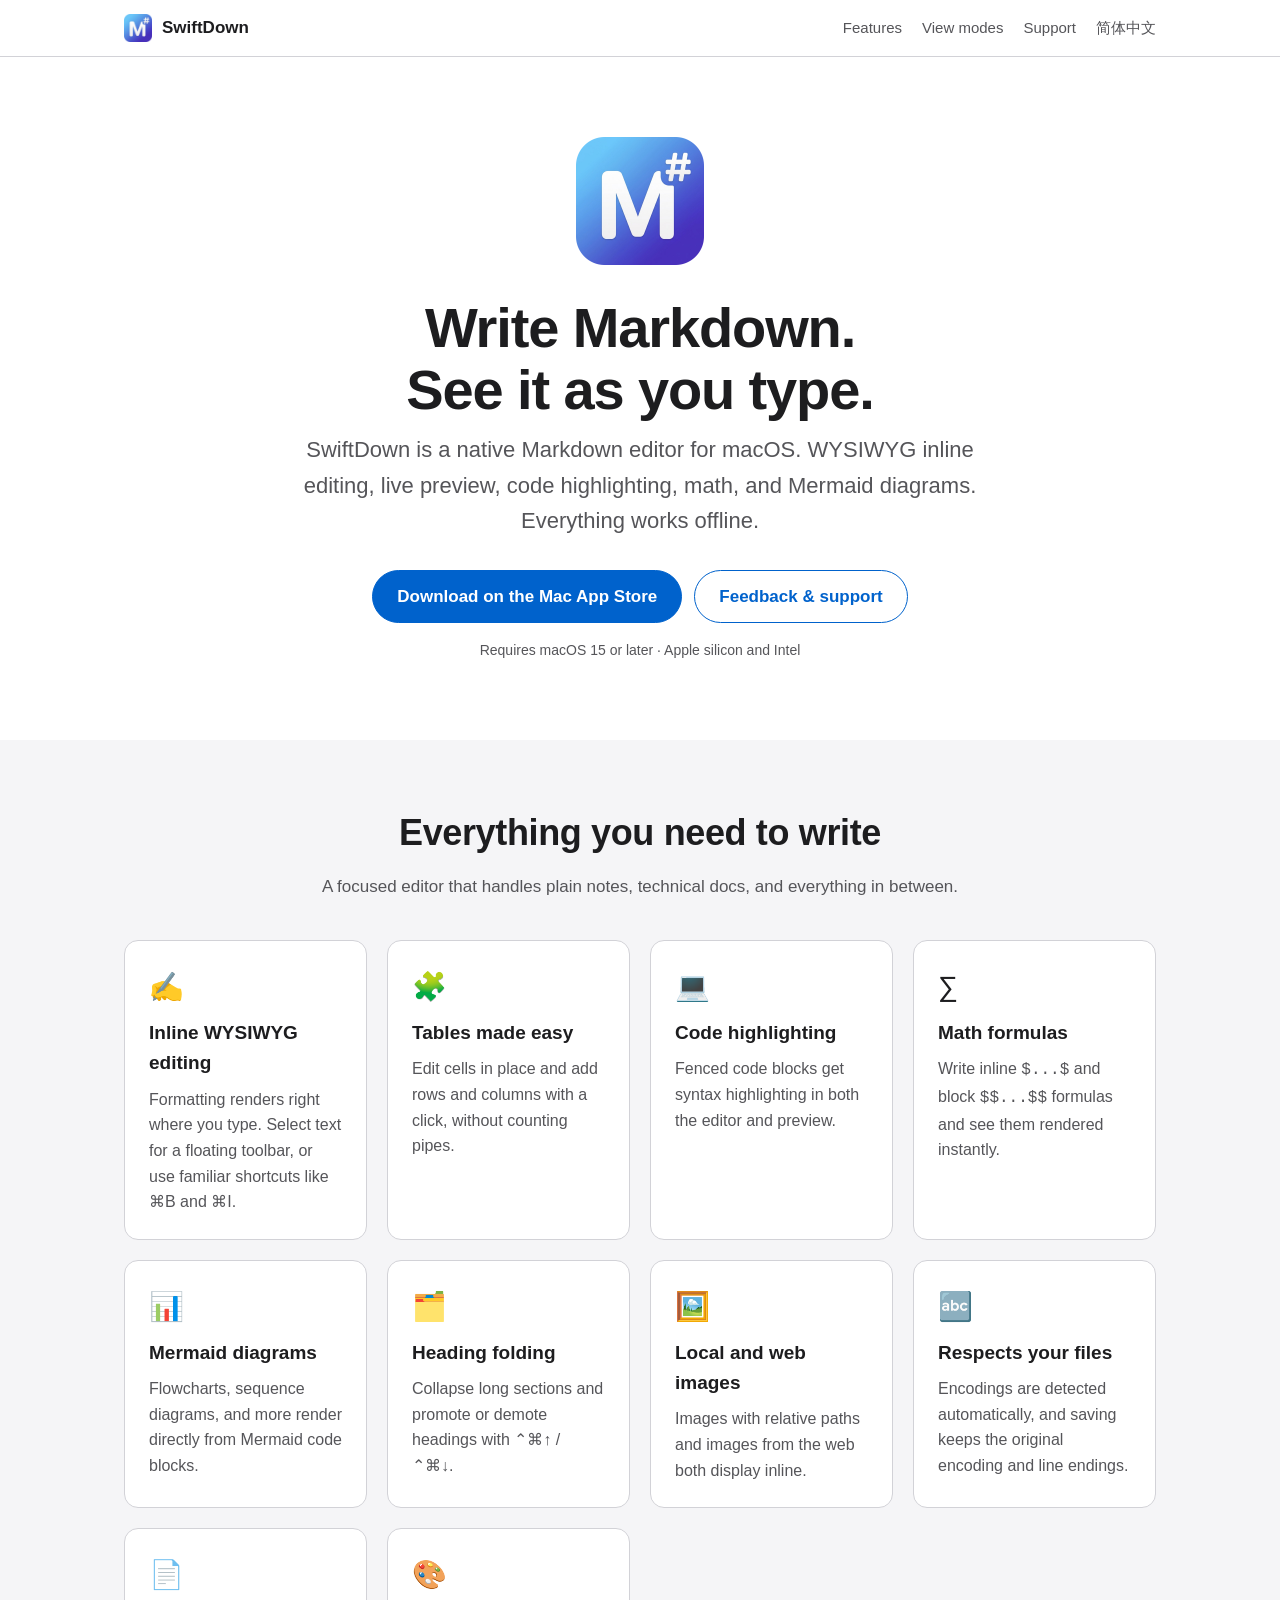
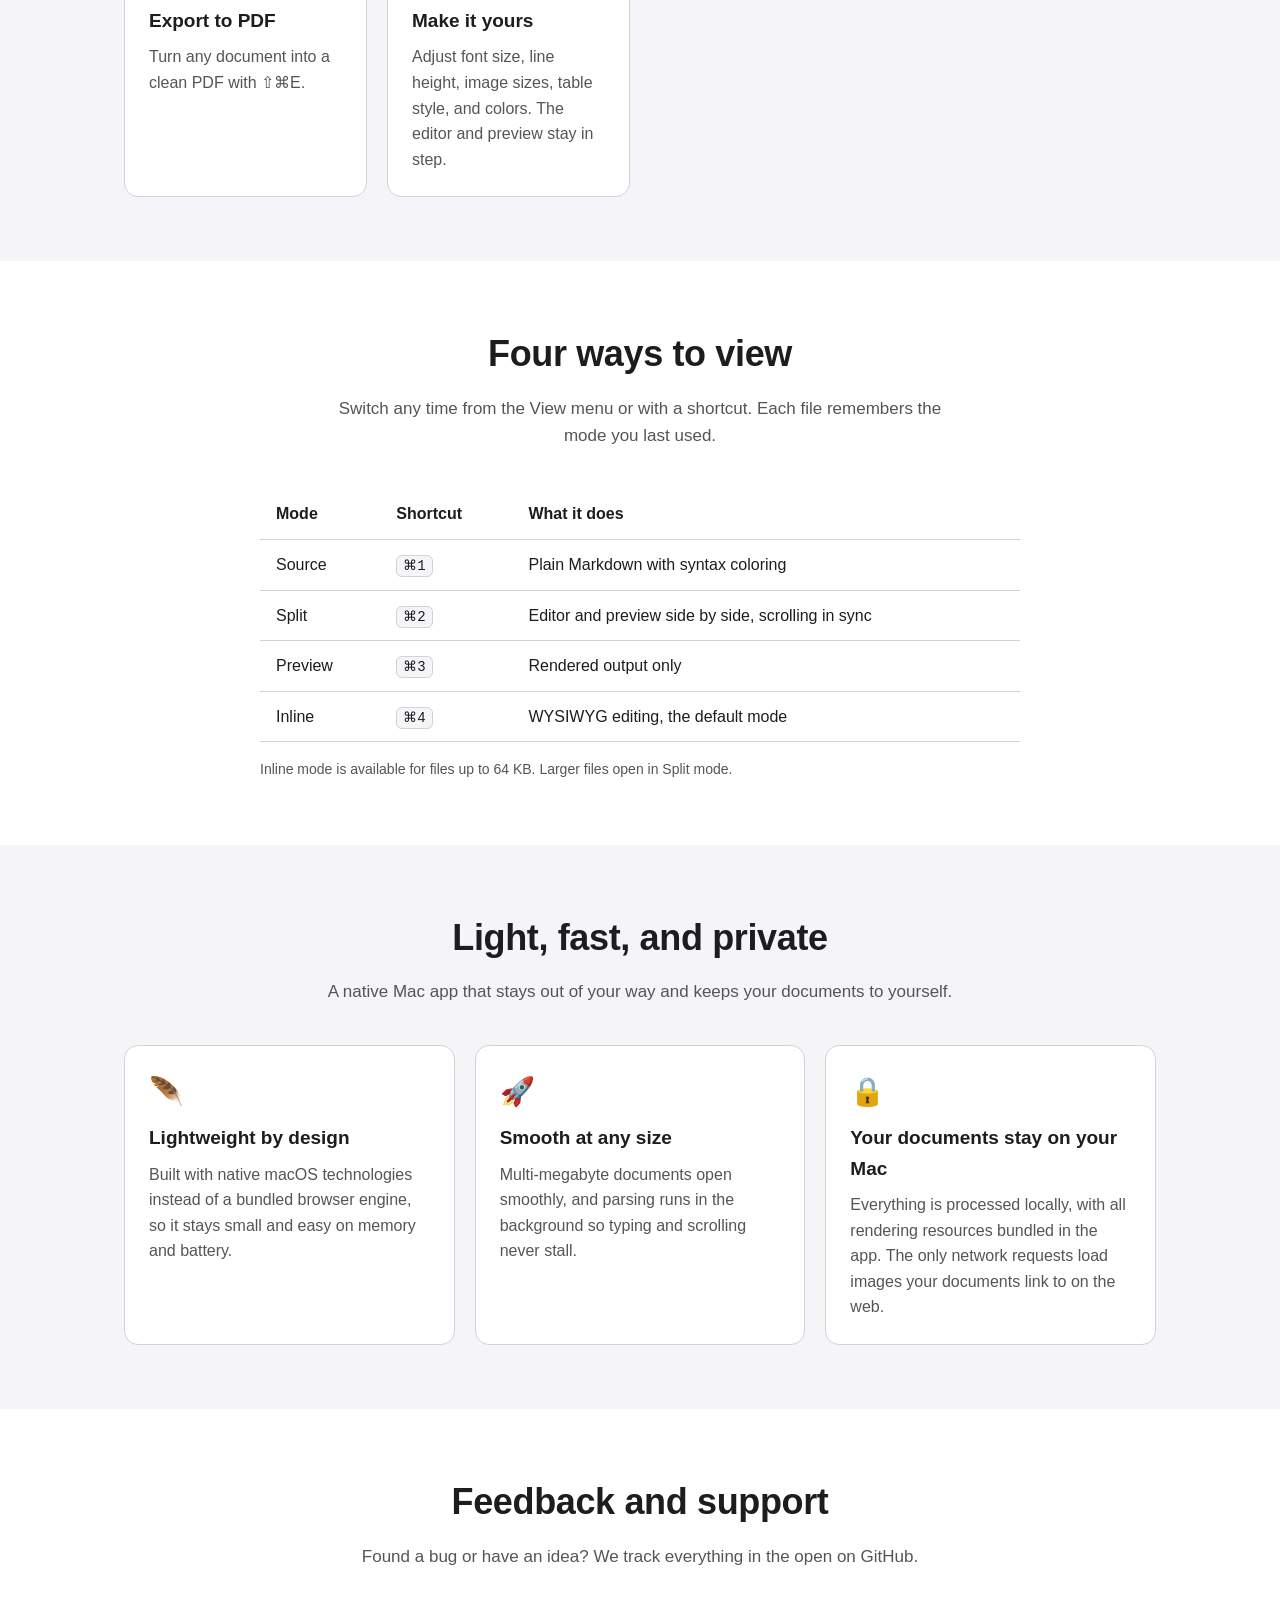
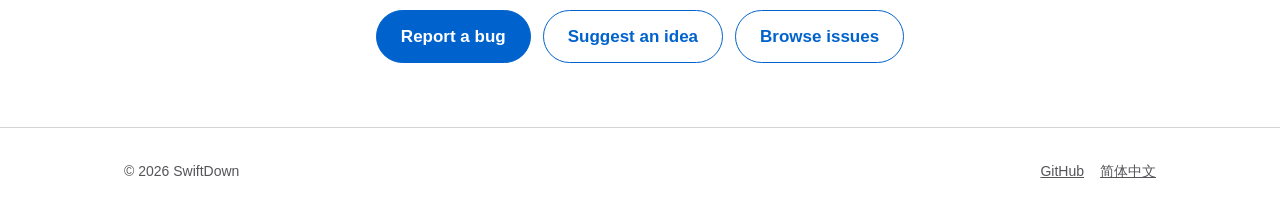
==== docs/index.html @ 2b22502c "Add index.html" ====
<!DOCTYPE html>
<html lang="en">
<head>
  <meta charset="utf-8">
  <meta name="viewport" content="width=device-width, initial-scale=1">
  <title>SwiftDown – Native Markdown Editor for macOS</title>
  <meta name="description" content="SwiftDown is a native Markdown editor for macOS with WYSIWYG inline editing, live preview, code highlighting, math, and Mermaid diagrams. Everything works offline.">
  <meta property="og:title" content="SwiftDown – Native Markdown Editor for macOS">
  <meta property="og:description" content="WYSIWYG inline editing, live preview, code highlighting, math, and Mermaid diagrams. Everything works offline.">
  <meta property="og:image" content="assets/icon.png">
  <link rel="icon" type="image/png" href="assets/icon.png">
  <link rel="alternate" hreflang="zh-Hans" href="zh/">
  <link rel="stylesheet" href="assets/style.css">
</head>
<body>
  <a class="skip-link" href="#main">Skip to content</a>

  <header class="site-header">
    <div class="container">
      <a class="brand" href="./">
        <img src="assets/icon.png" alt="" width="28" height="28">
        <span>SwiftDown</span>
      </a>
      <nav class="site-nav" aria-label="Primary">
        <a href="#features">Features</a>
        <a href="#modes">View modes</a>
        <a href="#support">Support</a>
        <a href="zh/" lang="zh-Hans" hreflang="zh-Hans">简体中文</a>
      </nav>
    </div>
  </header>

  <main id="main">
    <section class="hero">
      <div class="container">
        <img class="app-icon" src="assets/icon.png" alt="SwiftDown app icon" width="128" height="128">
        <h1>Write Markdown.<br>See it as you type.</h1>
        <p class="tagline">SwiftDown is a native Markdown editor for macOS. WYSIWYG inline editing, live preview, code highlighting, math, and Mermaid diagrams. Everything works offline.</p>
        <div class="cta">
          <!-- TODO: replace with your App Store link, e.g. https://apps.apple.com/app/id1234567890 -->
          <a class="button primary" href="https://apps.apple.com/app/idXXXXXXXXXX">Download on the Mac App Store</a>
          <a class="button secondary" href="https://github.com/xiaoterry1-cmyk/SwiftDown/issues">Feedback &amp; support</a>
        </div>
        <p class="requirements">Requires macOS 15 or later · Apple silicon and Intel</p>
      </div>
    </section>

    <section id="features" class="alt" aria-labelledby="features-title">
      <div class="container">
        <h2 id="features-title">Everything you need to write</h2>
        <p class="lead">A focused editor that handles plain notes, technical docs, and everything in between.</p>
        <ul class="grid">
          <li class="card">
            <span class="emoji" aria-hidden="true">✍️</span>
            <h3>Inline WYSIWYG editing</h3>
            <p>Formatting renders right where you type. Select text for a floating toolbar, or use familiar shortcuts like ⌘B and ⌘I.</p>
          </li>
          <li class="card">
            <span class="emoji" aria-hidden="true">🧩</span>
            <h3>Tables made easy</h3>
            <p>Edit cells in place and add rows and columns with a click, without counting pipes.</p>
          </li>
          <li class="card">
            <span class="emoji" aria-hidden="true">💻</span>
            <h3>Code highlighting</h3>
            <p>Fenced code blocks get syntax highlighting in both the editor and preview.</p>
          </li>
          <li class="card">
            <span class="emoji" aria-hidden="true">∑</span>
            <h3>Math formulas</h3>
            <p>Write inline <code>$...$</code> and block <code>$$...$$</code> formulas and see them rendered instantly.</p>
          </li>
          <li class="card">
            <span class="emoji" aria-hidden="true">📊</span>
            <h3>Mermaid diagrams</h3>
            <p>Flowcharts, sequence diagrams, and more render directly from Mermaid code blocks.</p>
          </li>
          <li class="card">
            <span class="emoji" aria-hidden="true">🗂️</span>
            <h3>Heading folding</h3>
            <p>Collapse long sections and promote or demote headings with ⌃⌘↑ / ⌃⌘↓.</p>
          </li>
          <li class="card">
            <span class="emoji" aria-hidden="true">🖼️</span>
            <h3>Local and web images</h3>
            <p>Images with relative paths and images from the web both display inline.</p>
          </li>
          <li class="card">
            <span class="emoji" aria-hidden="true">🔤</span>
            <h3>Respects your files</h3>
            <p>Encodings are detected automatically, and saving keeps the original encoding and line endings.</p>
          </li>
          <li class="card">
            <span class="emoji" aria-hidden="true">📄</span>
            <h3>Export to PDF</h3>
            <p>Turn any document into a clean PDF with ⇧⌘E.</p>
          </li>
          <li class="card">
            <span class="emoji" aria-hidden="true">🎨</span>
            <h3>Make it yours</h3>
            <p>Adjust font size, line height, image sizes, table style, and colors. The editor and preview stay in step.</p>
          </li>
        </ul>
      </div>
    </section>

    <section id="modes" aria-labelledby="modes-title">
      <div class="container">
        <h2 id="modes-title">Four ways to view</h2>
        <p class="lead">Switch any time from the View menu or with a shortcut. Each file remembers the mode you last used.</p>
        <div class="table-wrap">
          <table>
            <thead>
              <tr>
                <th scope="col">Mode</th>
                <th scope="col">Shortcut</th>
                <th scope="col">What it does</th>
              </tr>
            </thead>
            <tbody>
              <tr><td>Source</td><td><kbd>⌘1</kbd></td><td>Plain Markdown with syntax coloring</td></tr>
              <tr><td>Split</td><td><kbd>⌘2</kbd></td><td>Editor and preview side by side, scrolling in sync</td></tr>
              <tr><td>Preview</td><td><kbd>⌘3</kbd></td><td>Rendered output only</td></tr>
              <tr><td>Inline</td><td><kbd>⌘4</kbd></td><td>WYSIWYG editing, the default mode</td></tr>
            </tbody>
          </table>
        </div>
        <p class="note">Inline mode is available for files up to 64 KB. Larger files open in Split mode.</p>
      </div>
    </section>

    <section class="alt" aria-labelledby="privacy-title">
      <div class="container">
        <h2 id="privacy-title">Light, fast, and private</h2>
        <p class="lead">A native Mac app that stays out of your way and keeps your documents to yourself.</p>
        <ul class="grid">
          <li class="card">
            <span class="emoji" aria-hidden="true">🪶</span>
            <h3>Lightweight by design</h3>
            <p>Built with native macOS technologies instead of a bundled browser engine, so it stays small and easy on memory and battery.</p>
          </li>
          <li class="card">
            <span class="emoji" aria-hidden="true">🚀</span>
            <h3>Smooth at any size</h3>
            <p>Multi-megabyte documents open smoothly, and parsing runs in the background so typing and scrolling never stall.</p>
          </li>
          <li class="card">
            <span class="emoji" aria-hidden="true">🔒</span>
            <h3>Your documents stay on your Mac</h3>
            <p>Everything is processed locally, with all rendering resources bundled in the app. The only network requests load images your documents link to on the web.</p>
          </li>
        </ul>
      </div>
    </section>

    <section id="support" aria-labelledby="support-title">
      <div class="container">
        <h2 id="support-title">Feedback and support</h2>
        <p class="lead">Found a bug or have an idea? We track everything in the open on GitHub.</p>
        <div class="cta">
          <a class="button primary" href="https://github.com/xiaoterry1-cmyk/SwiftDown/issues/new?template=bug_report.yml">Report a bug</a>
          <a class="button secondary" href="https://github.com/xiaoterry1-cmyk/SwiftDown/issues/new?template=feature_request.yml">Suggest an idea</a>
          <a class="button secondary" href="https://github.com/xiaoterry1-cmyk/SwiftDown/issues">Browse issues</a>
        </div>
      </div>
    </section>
  </main>

  <footer class="site-footer">
    <div class="container">
      <span>© 2026 SwiftDown</span>
      <nav aria-label="Footer">
        <a href="https://github.com/xiaoterry1-cmyk/SwiftDown">GitHub</a>
        <a href="zh/" lang="zh-Hans" hreflang="zh-Hans">简体中文</a>
      </nav>
    </div>
  </footer>
</body>
</html>
---- docs/assets/style.css ----
:root {
  --bg: #ffffff;
  --bg-alt: #f5f5f7;
  --text: #1d1d1f;
  --muted: #555559;
  --accent: #0062cc;
  --accent-text: #ffffff;
  --border: #d2d2d7;
  --radius: 14px;
  --max: 1080px;
}

@media (prefers-color-scheme: dark) {
  :root {
    --bg: #111113;
    --bg-alt: #1c1c1f;
    --text: #f5f5f7;
    --muted: #b0b0b6;
    --accent: #4da3ff;
    --accent-text: #0b0b0c;
    --border: #3a3a3e;
  }
}

* { box-sizing: border-box; }

html { scroll-behavior: smooth; }
@media (prefers-reduced-motion: reduce) {
  html { scroll-behavior: auto; }
}

body {
  margin: 0;
  font-family: -apple-system, BlinkMacSystemFont, "SF Pro Text", "PingFang SC", "Helvetica Neue", Arial, sans-serif;
  font-size: 17px;
  line-height: 1.6;
  color: var(--text);
  background: var(--bg);
  -webkit-font-smoothing: antialiased;
}

a { color: var(--accent); }
a:focus-visible, .button:focus-visible {
  outline: 3px solid var(--accent);
  outline-offset: 3px;
}

.skip-link {
  position: absolute;
  left: -9999px;
  top: 0;
  padding: 8px 12px;
  background: var(--bg);
  z-index: 10;
}
.skip-link:focus { left: 12px; top: 12px; }

.container {
  max-width: var(--max);
  margin: 0 auto;
  padding: 0 24px;
}

/* Header */
.site-header {
  border-bottom: 1px solid var(--border);
}
.site-header .container {
  display: flex;
  align-items: center;
  justify-content: space-between;
  height: 56px;
}
.brand {
  display: flex;
  align-items: center;
  gap: 10px;
  font-weight: 600;
  color: var(--text);
  text-decoration: none;
}
.brand img { width: 28px; height: 28px; }
.site-nav { display: flex; gap: 20px; font-size: 15px; }
.site-nav a { color: var(--muted); text-decoration: none; }
.site-nav a:hover { color: var(--text); }

/* Hero */
.hero {
  text-align: center;
  padding: 80px 0 64px;
}
.hero img.app-icon {
  width: 128px;
  height: 128px;
}
.hero h1 {
  font-size: clamp(36px, 6vw, 56px);
  line-height: 1.1;
  margin: 24px 0 12px;
  letter-spacing: -0.02em;
}
.hero .tagline {
  font-size: clamp(18px, 2.4vw, 22px);
  color: var(--muted);
  max-width: 680px;
  margin: 0 auto 32px;
}
.cta {
  display: flex;
  flex-wrap: wrap;
  justify-content: center;
  gap: 12px;
}
.button {
  display: inline-block;
  padding: 12px 24px;
  border-radius: 999px;
  font-weight: 600;
  text-decoration: none;
  border: 1px solid var(--accent);
}
.button.primary { background: var(--accent); color: var(--accent-text); }
.button.secondary { color: var(--accent); background: transparent; }
.requirements { margin-top: 16px; font-size: 14px; color: var(--muted); }

/* Sections */
section { padding: 64px 0; }
section.alt { background: var(--bg-alt); }
section h2 {
  font-size: clamp(28px, 4vw, 36px);
  text-align: center;
  margin: 0 0 12px;
  letter-spacing: -0.01em;
}
section .lead {
  text-align: center;
  color: var(--muted);
  max-width: 640px;
  margin: 0 auto 40px;
}

.grid {
  display: grid;
  grid-template-columns: repeat(auto-fit, minmax(240px, 1fr));
  gap: 20px;
  list-style: none;
  padding: 0;
  margin: 0;
}
.card {
  background: var(--bg);
  border: 1px solid var(--border);
  border-radius: var(--radius);
  padding: 24px;
}
section.alt .card { background: var(--bg); }
.card h3 { margin: 0 0 8px; font-size: 19px; }
.card p { margin: 0; color: var(--muted); font-size: 16px; }
.card .emoji { font-size: 28px; display: block; margin-bottom: 8px; }

/* Modes table */
.table-wrap { overflow-x: auto; }
table {
  width: 100%;
  max-width: 760px;
  margin: 0 auto;
  border-collapse: collapse;
  font-size: 16px;
}
th, td {
  text-align: left;
  padding: 12px 16px;
  border-bottom: 1px solid var(--border);
}
th { font-weight: 600; }
td kbd, th kbd {
  font-family: ui-monospace, SFMono-Regular, Menlo, monospace;
  font-size: 14px;
  padding: 2px 6px;
  border: 1px solid var(--border);
  border-radius: 6px;
  background: var(--bg-alt);
}
.note {
  max-width: 760px;
  margin: 16px auto 0;
  font-size: 14px;
  color: var(--muted);
}

/* Footer */
.site-footer {
  border-top: 1px solid var(--border);
  padding: 32px 0;
  font-size: 14px;
  color: var(--muted);
}
.site-footer .container {
  display: flex;
  flex-wrap: wrap;
  gap: 16px;
  justify-content: space-between;
}
.site-footer nav { display: flex; flex-wrap: wrap; gap: 16px; }
.site-footer a { color: var(--muted); }
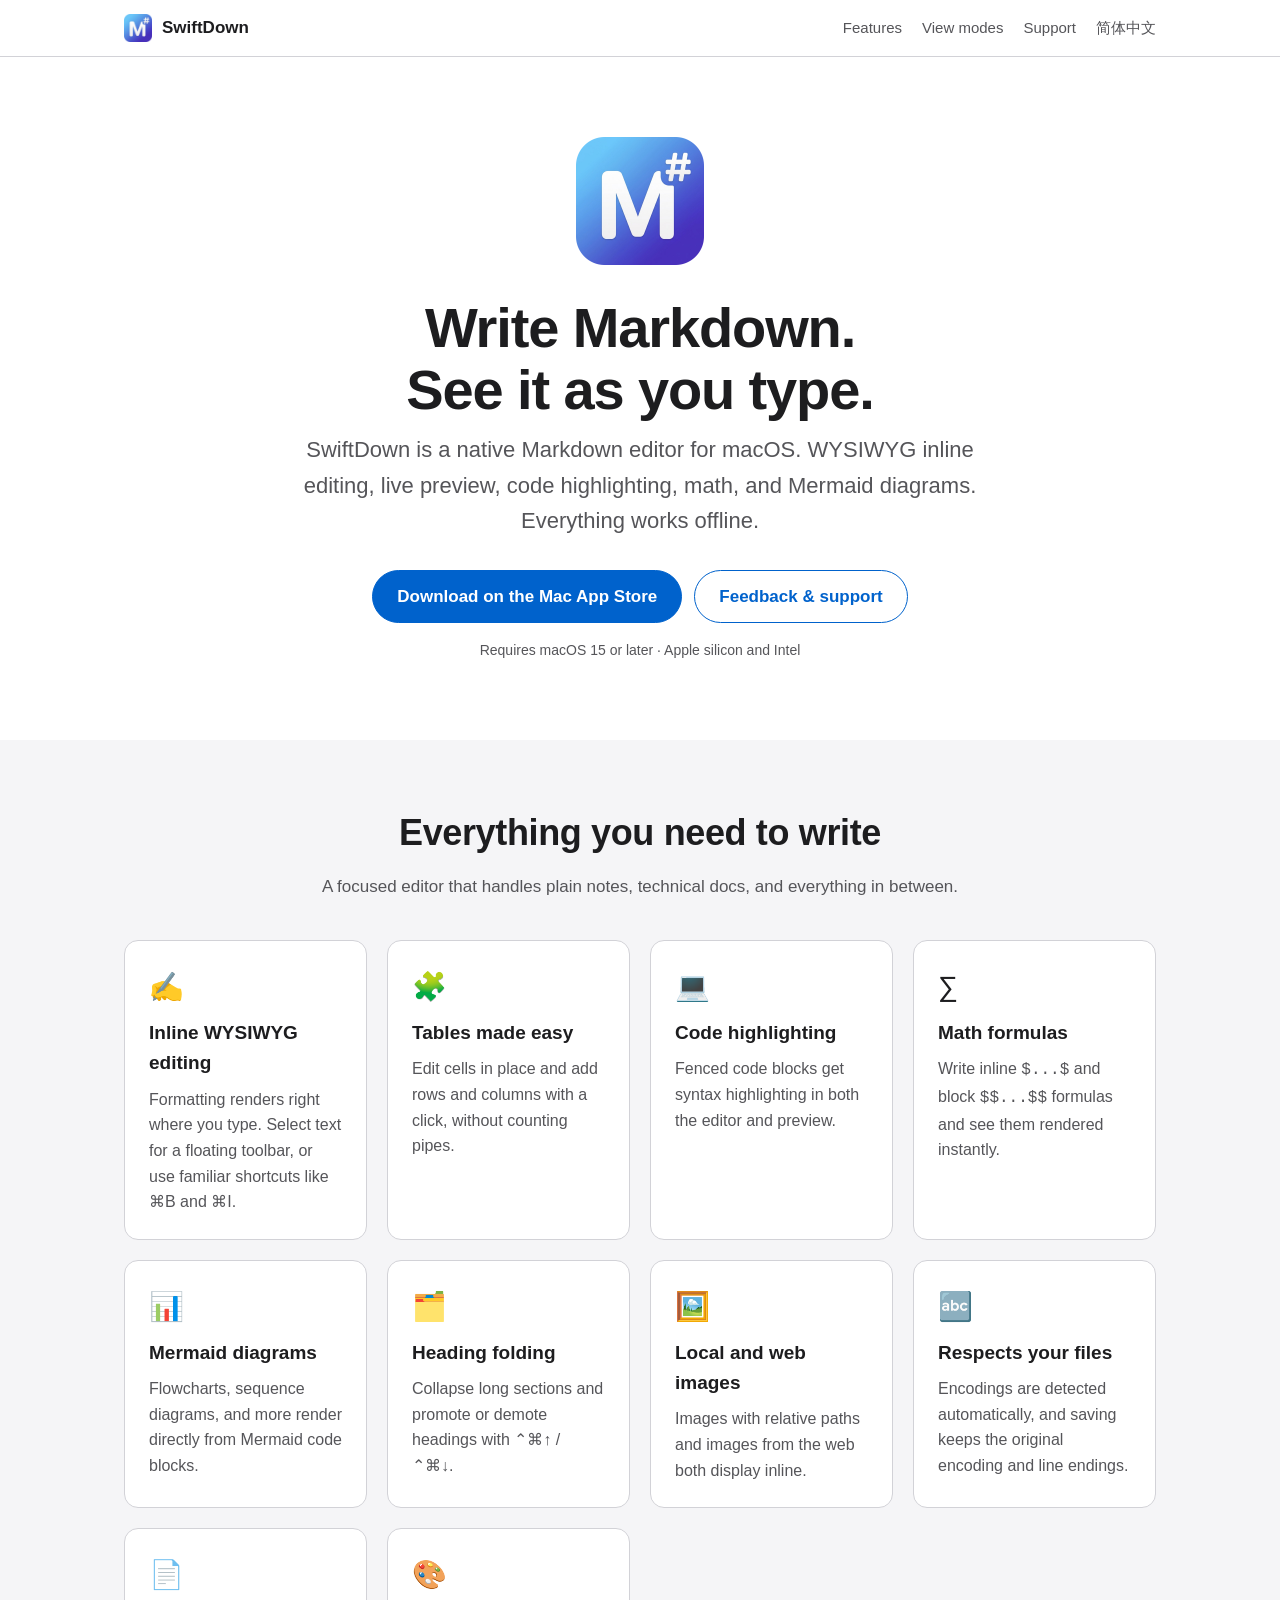
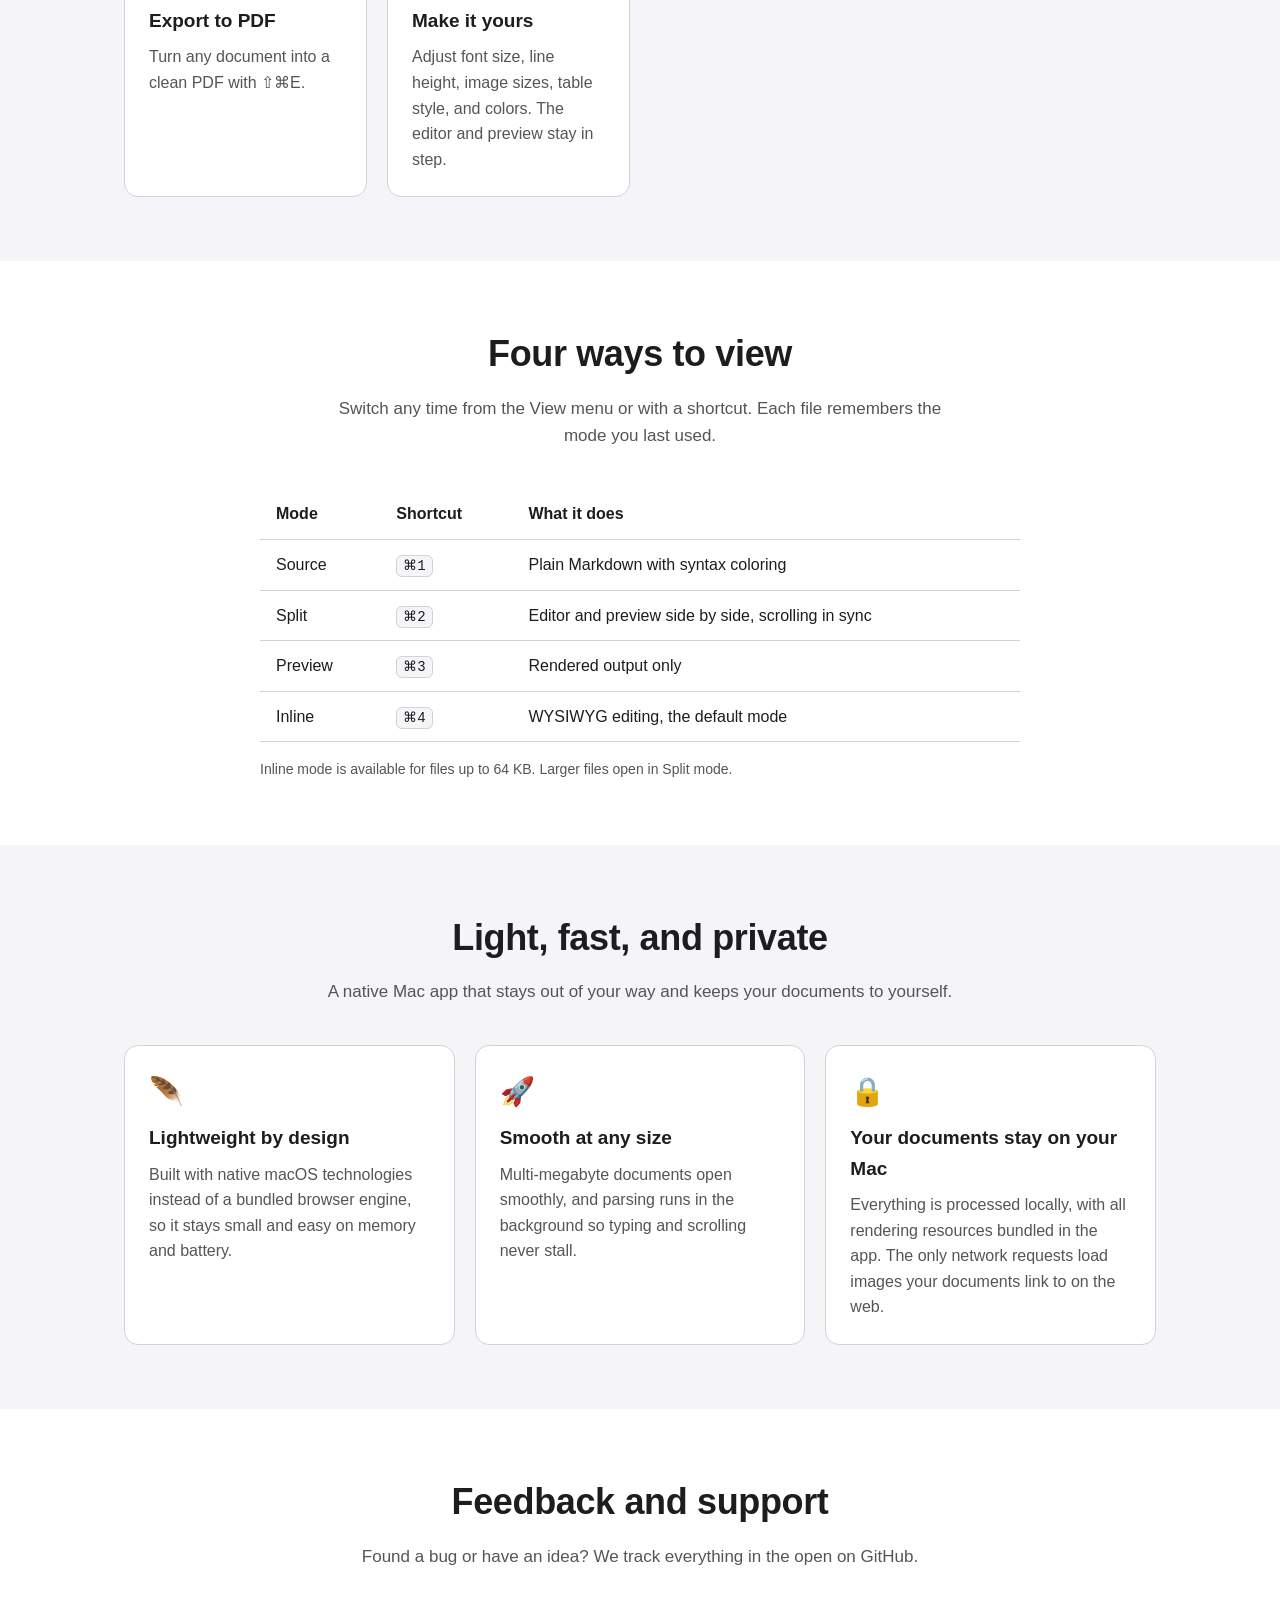
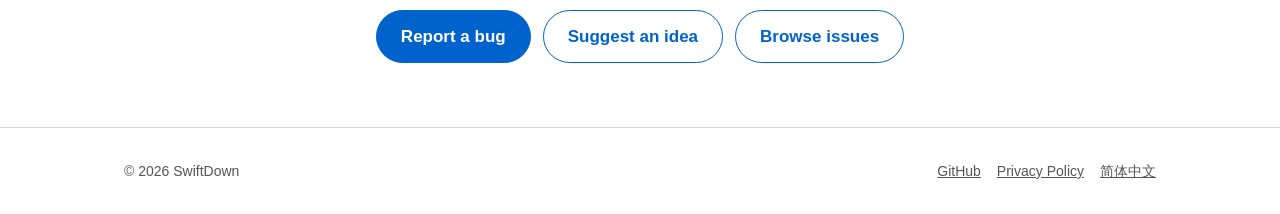
==== commit cd4ec272: "Added privacy.html" ====
--- a/docs/index.html
+++ b/docs/index.html
@@ -37,8 +37,7 @@
         <h1>Write Markdown.<br>See it as you type.</h1>
         <p class="tagline">SwiftDown is a native Markdown editor for macOS. WYSIWYG inline editing, live preview, code highlighting, math, and Mermaid diagrams. Everything works offline.</p>
         <div class="cta">
-          <!-- TODO: replace with your App Store link, e.g. https://apps.apple.com/app/id1234567890 -->
-          <a class="button primary" href="https://apps.apple.com/app/idXXXXXXXXXX">Download on the Mac App Store</a>
+          <a class="button primary" href="https://apps.apple.com/app/id6816311134">Download on the Mac App Store</a>
           <a class="button secondary" href="https://github.com/xiaoterry1-cmyk/SwiftDown/issues">Feedback &amp; support</a>
         </div>
         <p class="requirements">Requires macOS 15 or later · Apple silicon and Intel</p>
@@ -171,6 +170,7 @@
       <span>© 2026 SwiftDown</span>
       <nav aria-label="Footer">
         <a href="https://github.com/xiaoterry1-cmyk/SwiftDown">GitHub</a>
+        <a href="privacy.html">Privacy Policy</a>
         <a href="zh/" lang="zh-Hans" hreflang="zh-Hans">简体中文</a>
       </nav>
     </div>
--- a/docs/assets/style.css
+++ b/docs/assets/style.css
@@ -203,3 +203,28 @@
 }
 .site-footer nav { display: flex; flex-wrap: wrap; gap: 16px; }
 .site-footer a { color: var(--muted); }
+
+/* Long-form pages (privacy policy) */
+.prose {
+  max-width: 720px;
+  margin: 0 auto;
+  padding: 56px 24px 72px;
+}
+.prose h1 {
+  font-size: clamp(32px, 5vw, 44px);
+  line-height: 1.15;
+  margin: 0 0 8px;
+  letter-spacing: -0.02em;
+}
+.prose .updated { color: var(--muted); font-size: 15px; margin: 0 0 32px; }
+.prose h2 { font-size: 22px; margin: 40px 0 8px; }
+.prose p, .prose li { color: var(--text); }
+.prose ul { padding-left: 1.2em; }
+.prose li + li { margin-top: 6px; }
+.prose .summary {
+  background: var(--bg-alt);
+  border: 1px solid var(--border);
+  border-radius: var(--radius);
+  padding: 20px 24px;
+}
+.prose .summary p { margin: 0; }
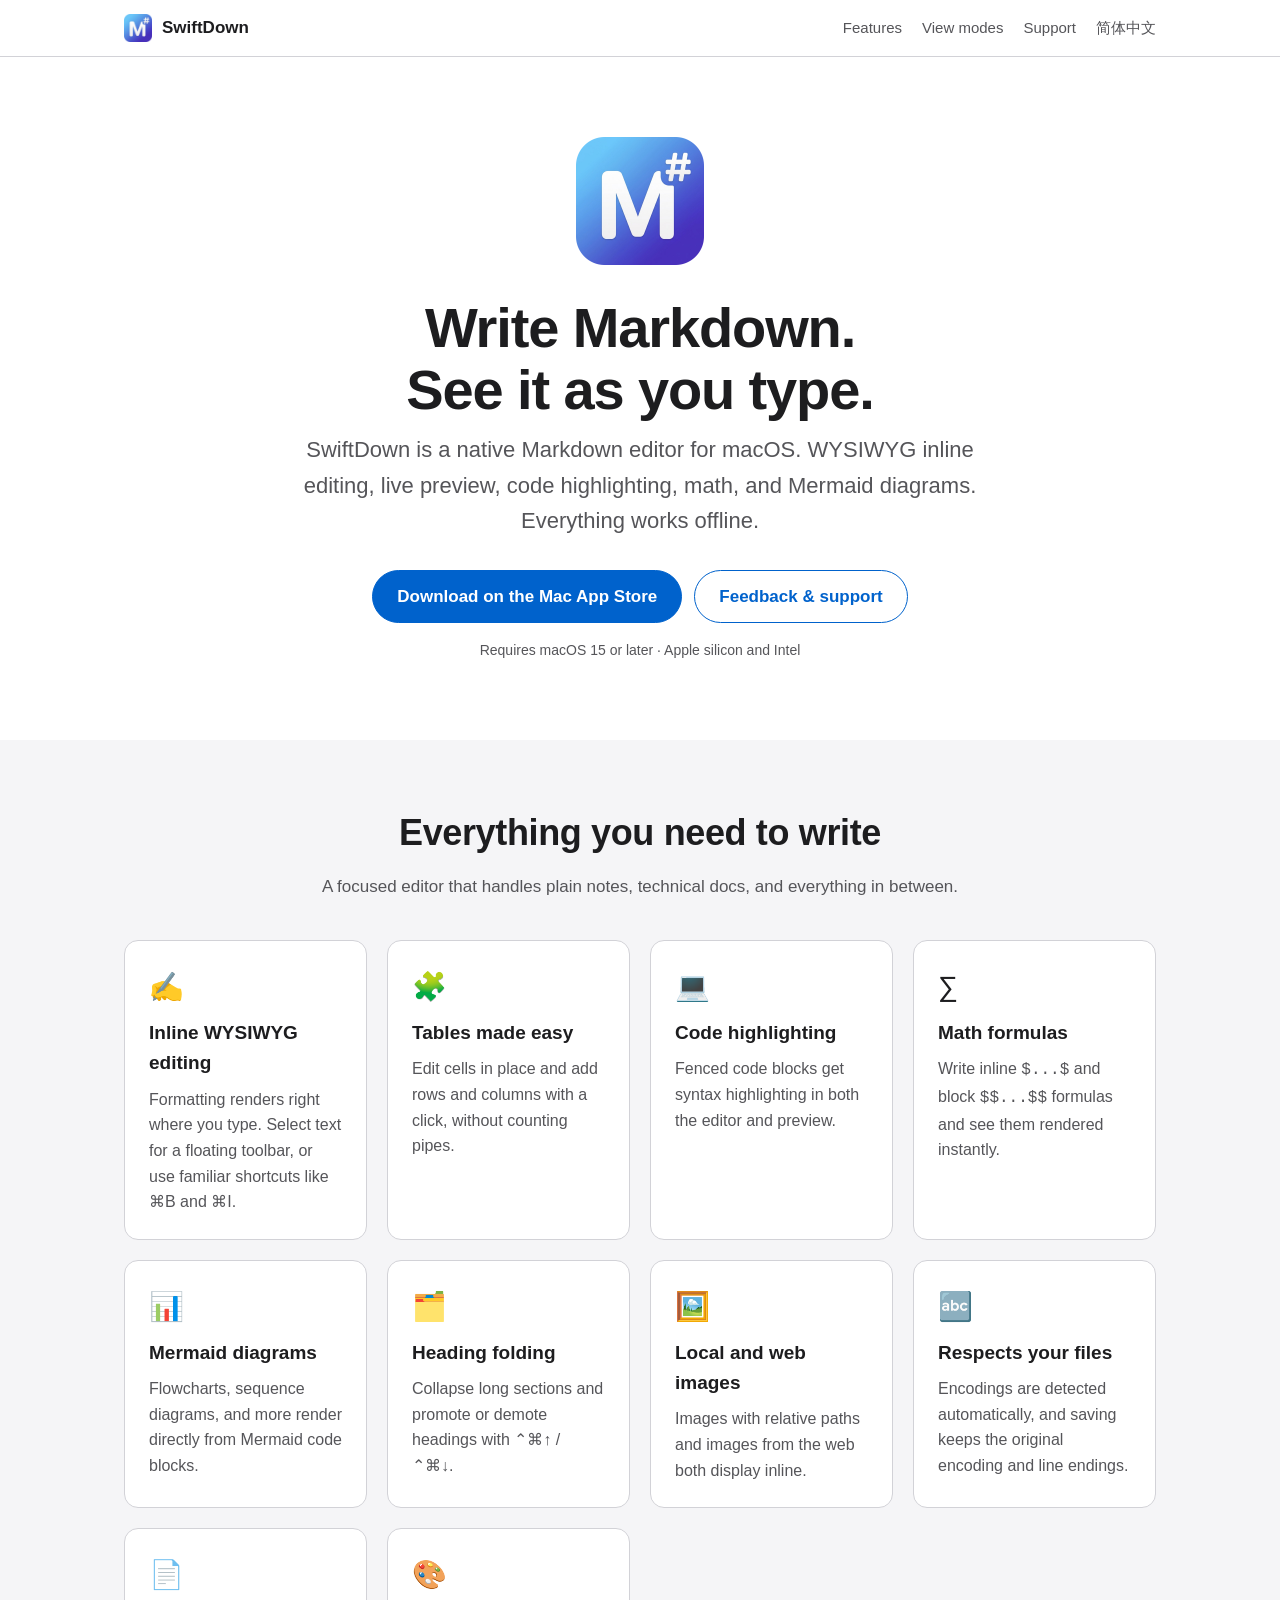
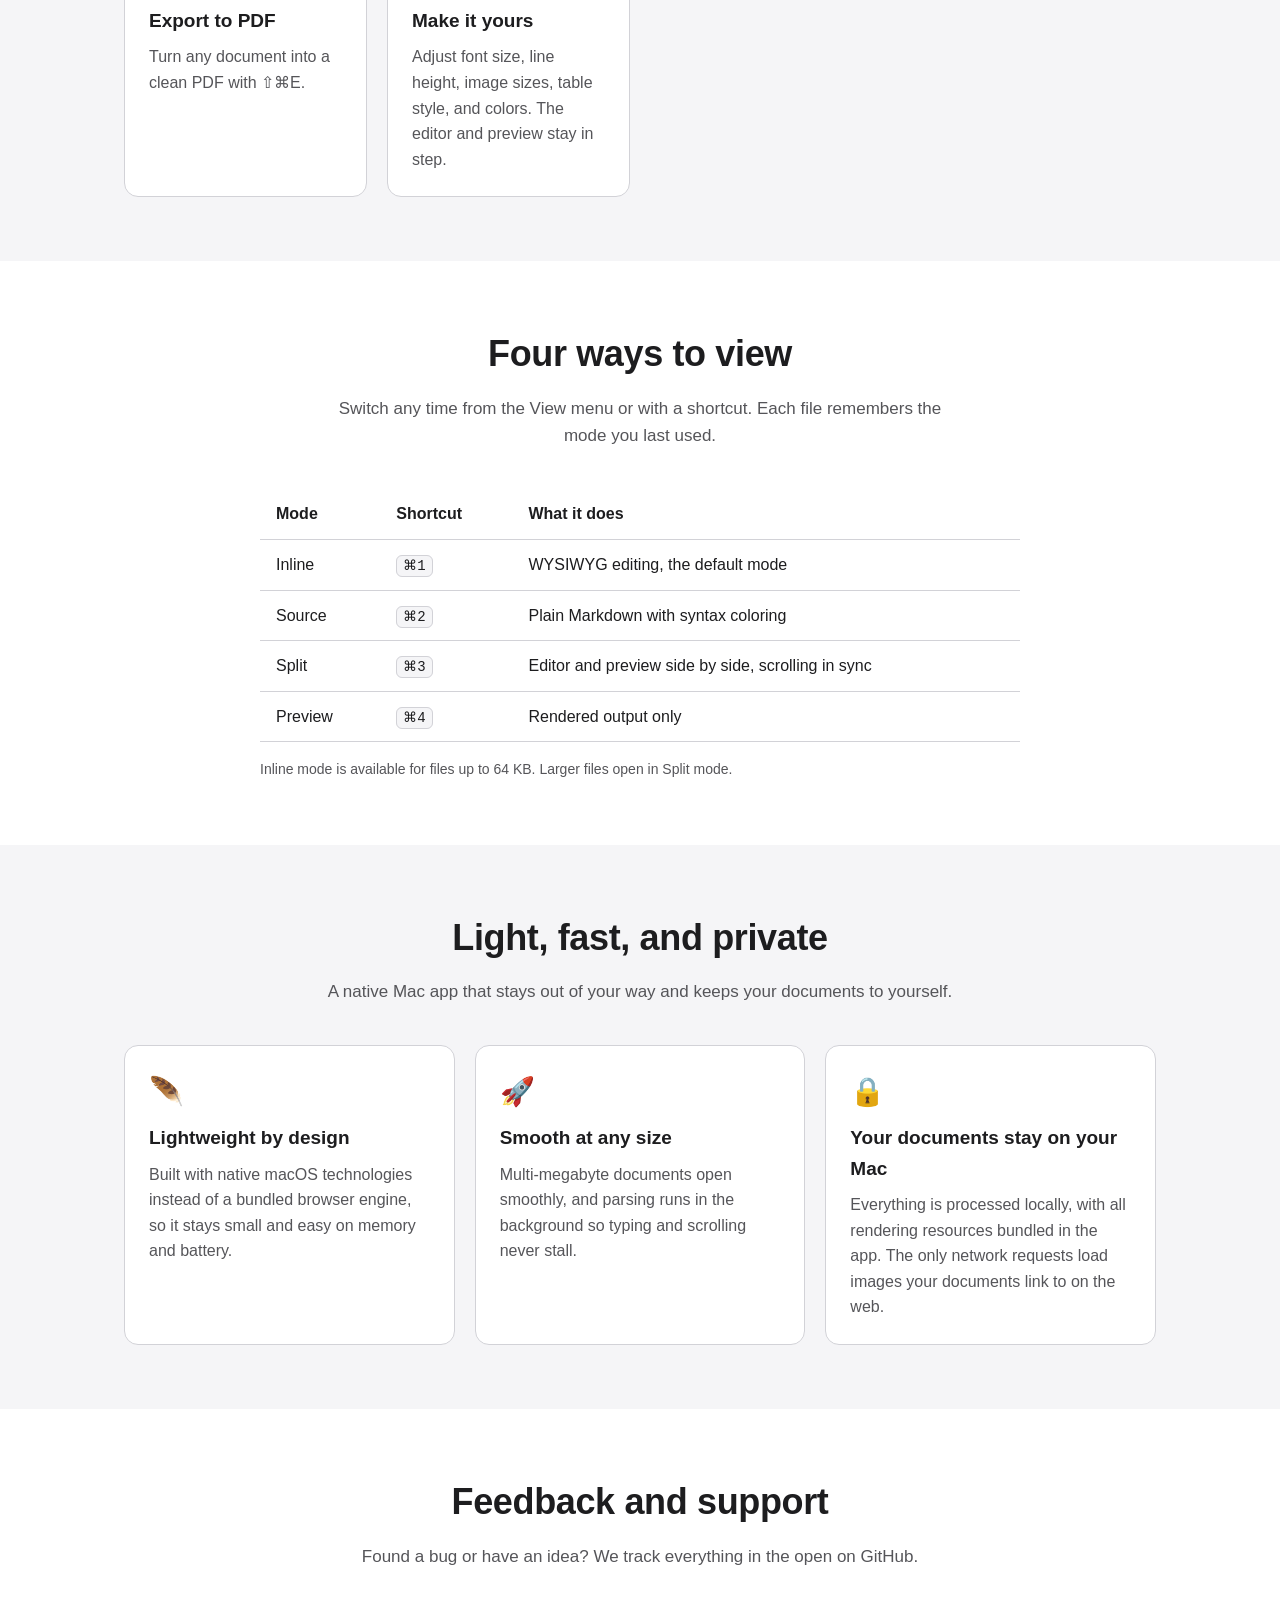
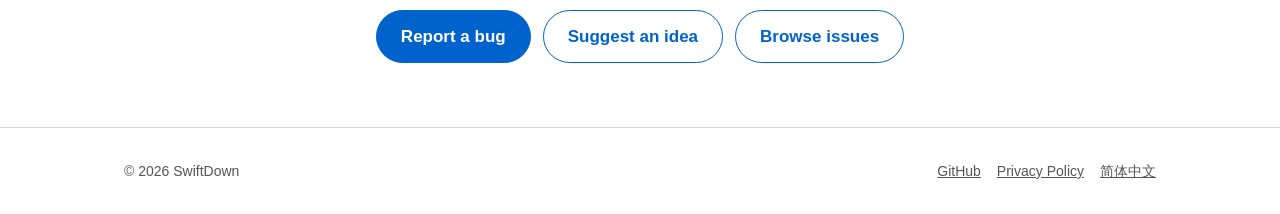
==== commit 51d917c0: "Update view mode shortcuts Inline editing is now Cmd-1, followed by Source (Cmd-2), Split (Cmd-3) an" ====
--- a/docs/index.html
+++ b/docs/index.html
@@ -117,10 +117,10 @@
               </tr>
             </thead>
             <tbody>
-              <tr><td>Source</td><td><kbd>⌘1</kbd></td><td>Plain Markdown with syntax coloring</td></tr>
-              <tr><td>Split</td><td><kbd>⌘2</kbd></td><td>Editor and preview side by side, scrolling in sync</td></tr>
-              <tr><td>Preview</td><td><kbd>⌘3</kbd></td><td>Rendered output only</td></tr>
-              <tr><td>Inline</td><td><kbd>⌘4</kbd></td><td>WYSIWYG editing, the default mode</td></tr>
+              <tr><td>Inline</td><td><kbd>⌘1</kbd></td><td>WYSIWYG editing, the default mode</td></tr>
+              <tr><td>Source</td><td><kbd>⌘2</kbd></td><td>Plain Markdown with syntax coloring</td></tr>
+              <tr><td>Split</td><td><kbd>⌘3</kbd></td><td>Editor and preview side by side, scrolling in sync</td></tr>
+              <tr><td>Preview</td><td><kbd>⌘4</kbd></td><td>Rendered output only</td></tr>
             </tbody>
           </table>
         </div>
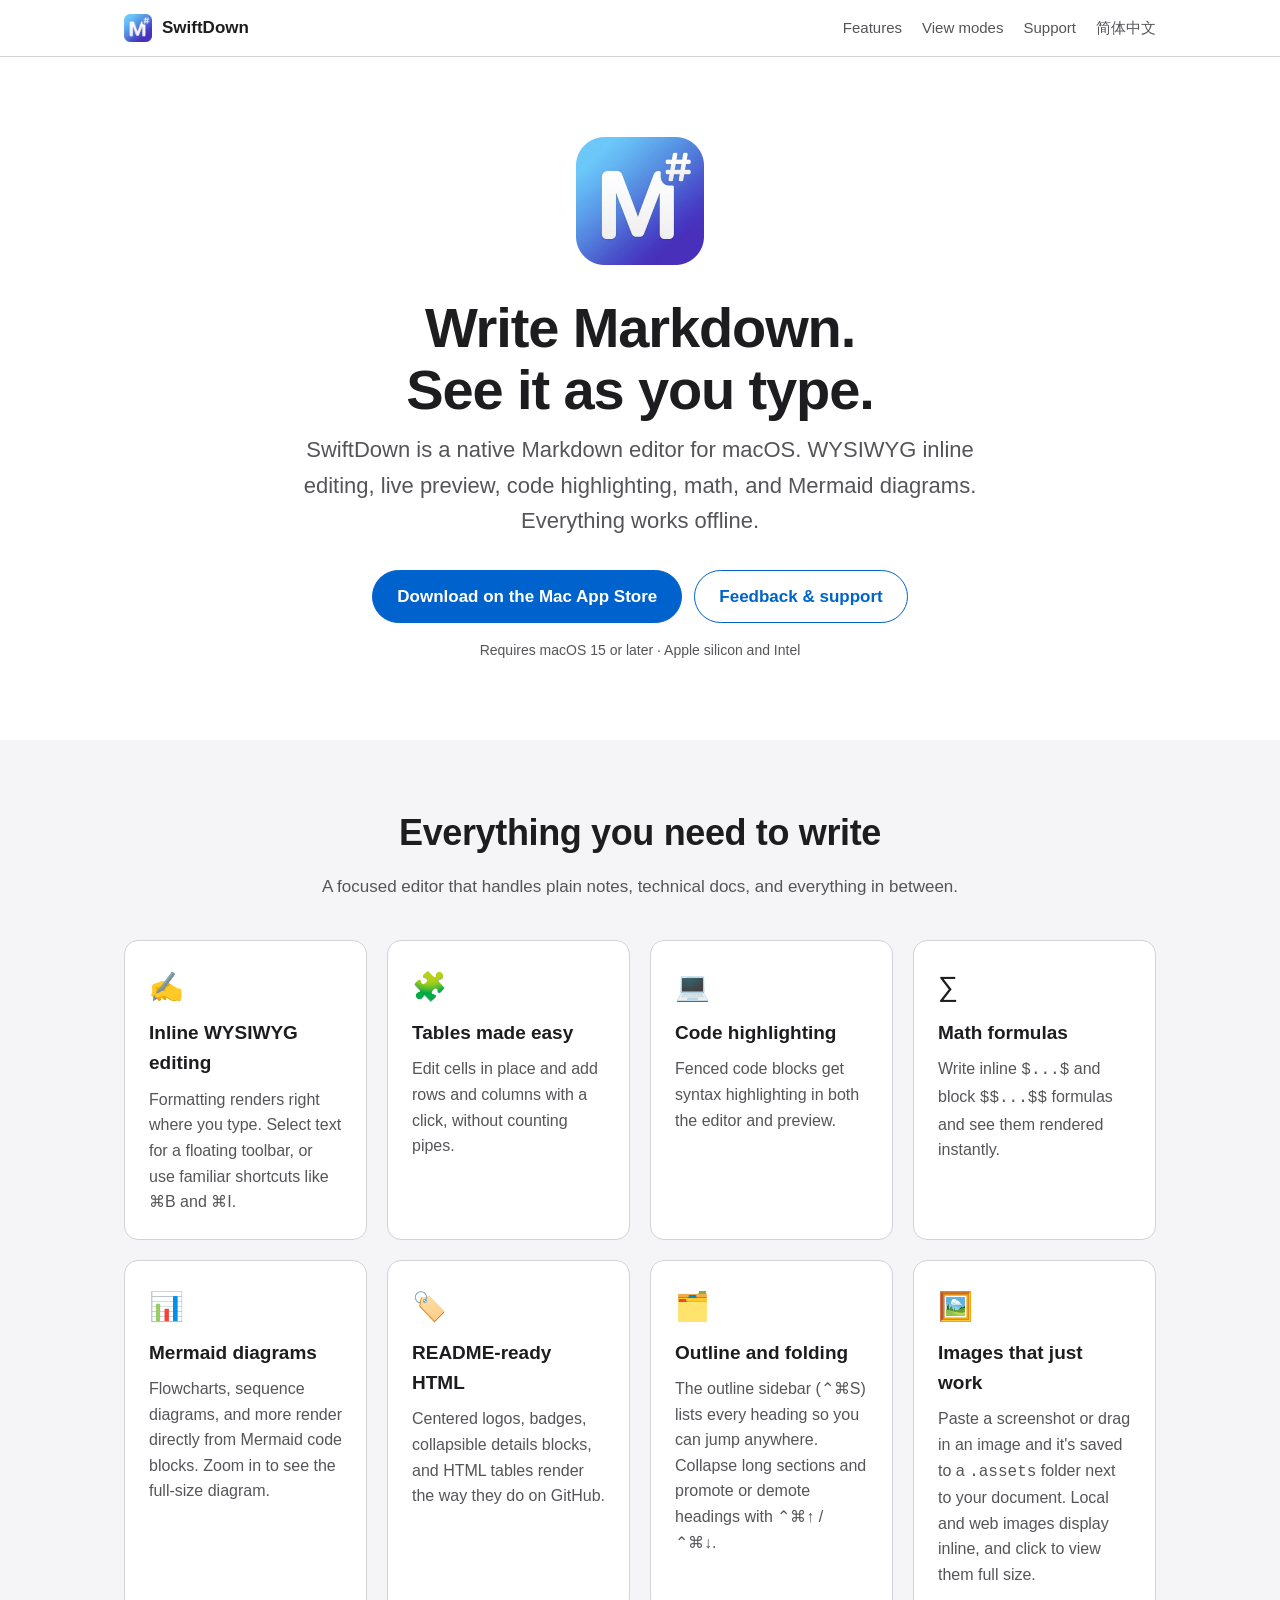
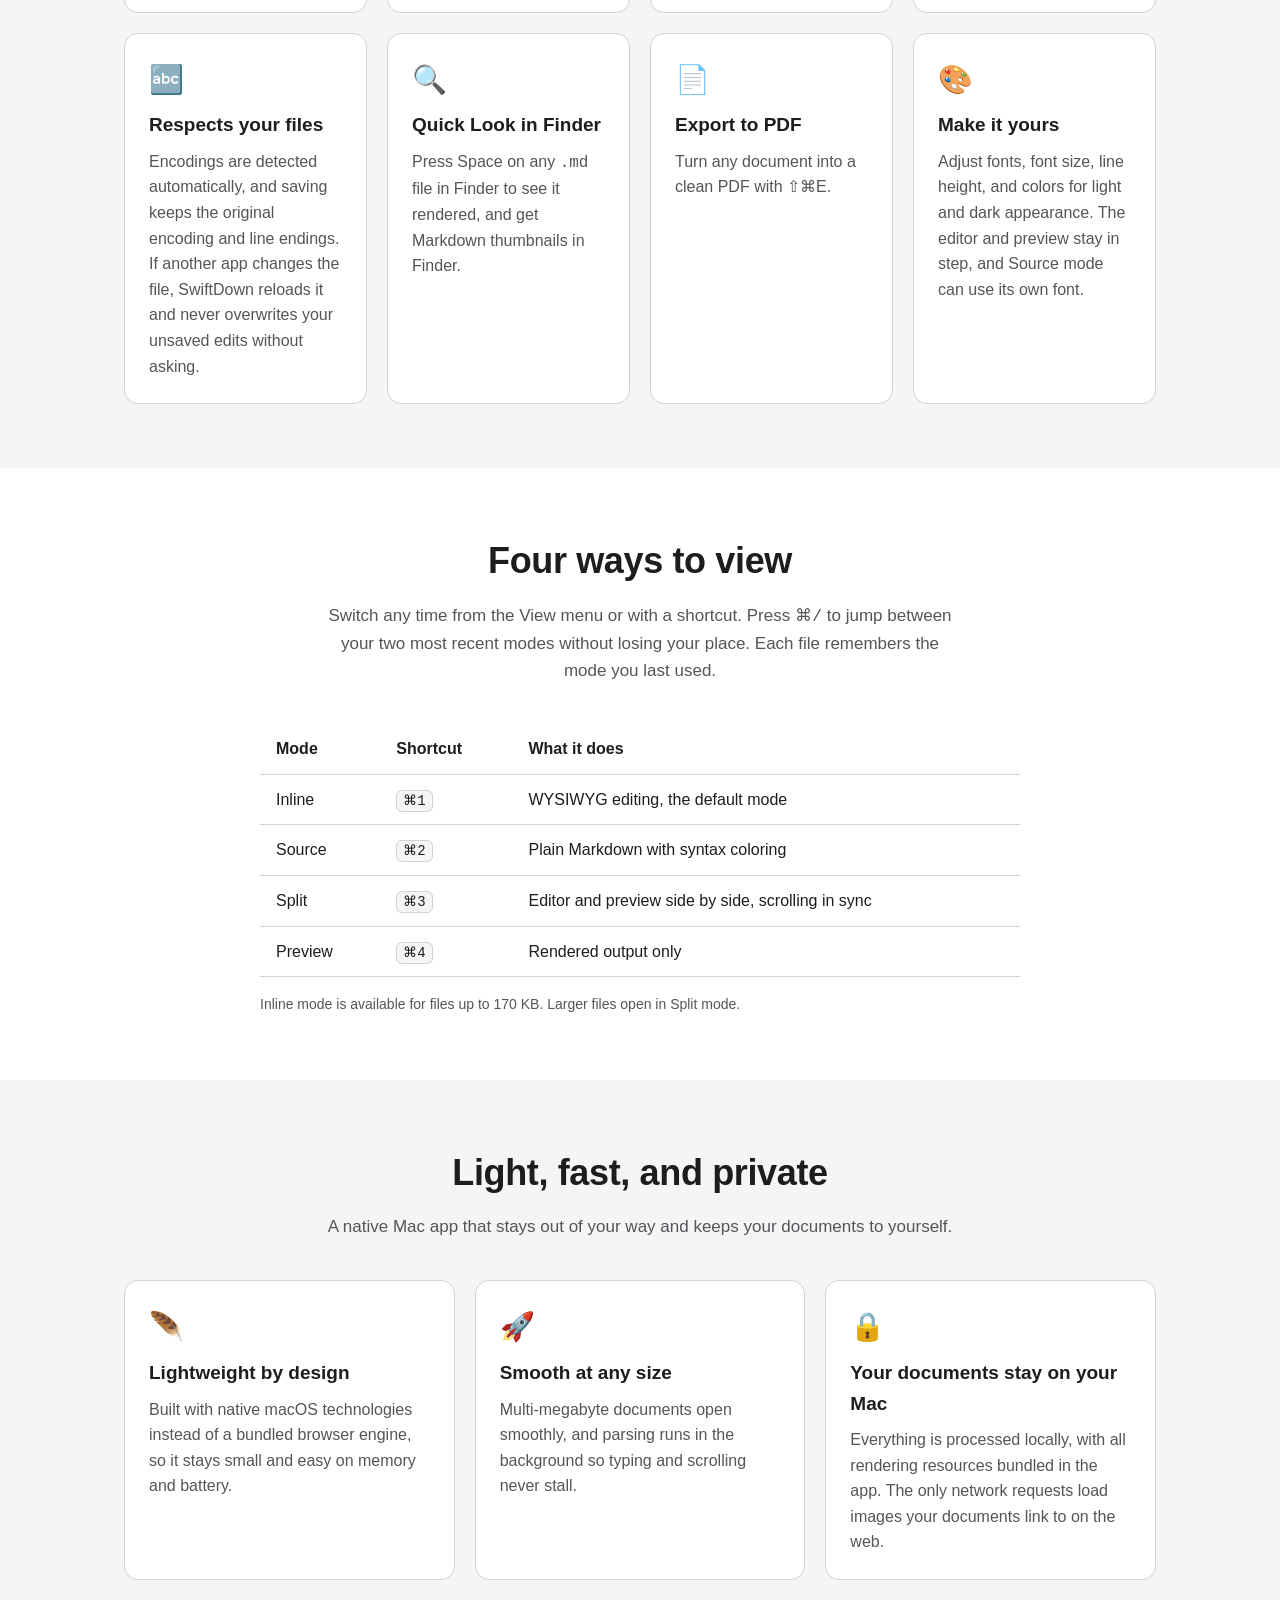
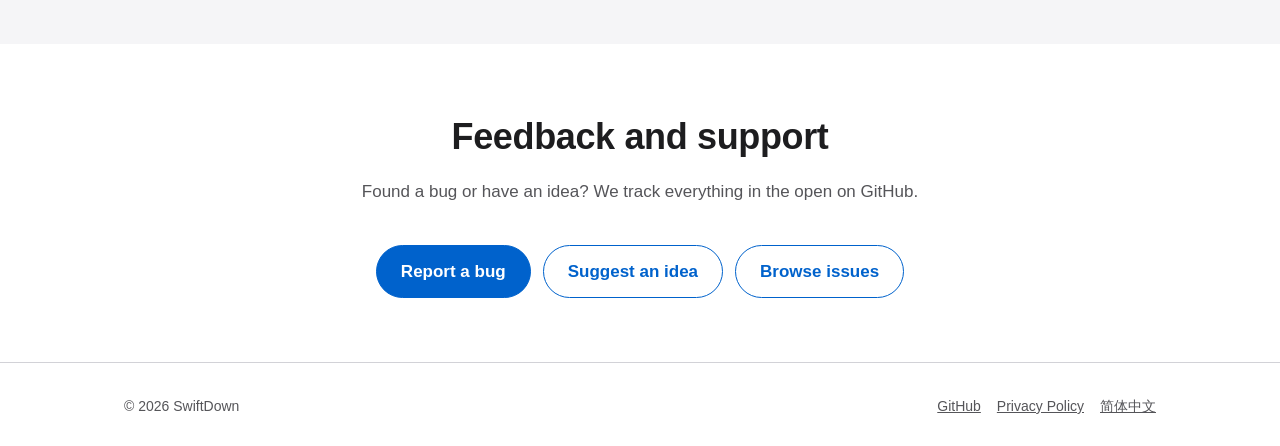
==== commit 831329f6: "Update site, README and templates for 1.0.1 - Add new features to the landing page (EN/ZH) and READM" ====
--- a/docs/index.html
+++ b/docs/index.html
@@ -72,22 +72,32 @@
           <li class="card">
             <span class="emoji" aria-hidden="true">📊</span>
             <h3>Mermaid diagrams</h3>
-            <p>Flowcharts, sequence diagrams, and more render directly from Mermaid code blocks.</p>
+            <p>Flowcharts, sequence diagrams, and more render directly from Mermaid code blocks. Zoom in to see the full-size diagram.</p>
+          </li>
+          <li class="card">
+            <span class="emoji" aria-hidden="true">🏷️</span>
+            <h3>README-ready HTML</h3>
+            <p>Centered logos, badges, collapsible details blocks, and HTML tables render the way they do on GitHub.</p>
           </li>
           <li class="card">
             <span class="emoji" aria-hidden="true">🗂️</span>
-            <h3>Heading folding</h3>
-            <p>Collapse long sections and promote or demote headings with ⌃⌘↑ / ⌃⌘↓.</p>
+            <h3>Outline and folding</h3>
+            <p>The outline sidebar (⌃⌘S) lists every heading so you can jump anywhere. Collapse long sections and promote or demote headings with ⌃⌘↑ / ⌃⌘↓.</p>
           </li>
           <li class="card">
             <span class="emoji" aria-hidden="true">🖼️</span>
-            <h3>Local and web images</h3>
-            <p>Images with relative paths and images from the web both display inline.</p>
+            <h3>Images that just work</h3>
+            <p>Paste a screenshot or drag in an image and it's saved to a <code>.assets</code> folder next to your document. Local and web images display inline, and click to view them full size.</p>
           </li>
           <li class="card">
             <span class="emoji" aria-hidden="true">🔤</span>
             <h3>Respects your files</h3>
-            <p>Encodings are detected automatically, and saving keeps the original encoding and line endings.</p>
+            <p>Encodings are detected automatically, and saving keeps the original encoding and line endings. If another app changes the file, SwiftDown reloads it and never overwrites your unsaved edits without asking.</p>
+          </li>
+          <li class="card">
+            <span class="emoji" aria-hidden="true">🔍</span>
+            <h3>Quick Look in Finder</h3>
+            <p>Press Space on any <code>.md</code> file in Finder to see it rendered, and get Markdown thumbnails in Finder.</p>
           </li>
           <li class="card">
             <span class="emoji" aria-hidden="true">📄</span>
@@ -97,7 +107,7 @@
           <li class="card">
             <span class="emoji" aria-hidden="true">🎨</span>
             <h3>Make it yours</h3>
-            <p>Adjust font size, line height, image sizes, table style, and colors. The editor and preview stay in step.</p>
+            <p>Adjust fonts, font size, line height, and colors for light and dark appearance. The editor and preview stay in step, and Source mode can use its own font.</p>
           </li>
         </ul>
       </div>
@@ -106,7 +116,7 @@
     <section id="modes" aria-labelledby="modes-title">
       <div class="container">
         <h2 id="modes-title">Four ways to view</h2>
-        <p class="lead">Switch any time from the View menu or with a shortcut. Each file remembers the mode you last used.</p>
+        <p class="lead">Switch any time from the View menu or with a shortcut. Press <kbd>⌘/</kbd> to jump between your two most recent modes without losing your place. Each file remembers the mode you last used.</p>
         <div class="table-wrap">
           <table>
             <thead>
@@ -124,7 +134,7 @@
             </tbody>
           </table>
         </div>
-        <p class="note">Inline mode is available for files up to 64 KB. Larger files open in Split mode.</p>
+        <p class="note">Inline mode is available for files up to 170 KB. Larger files open in Split mode.</p>
       </div>
     </section>
 
